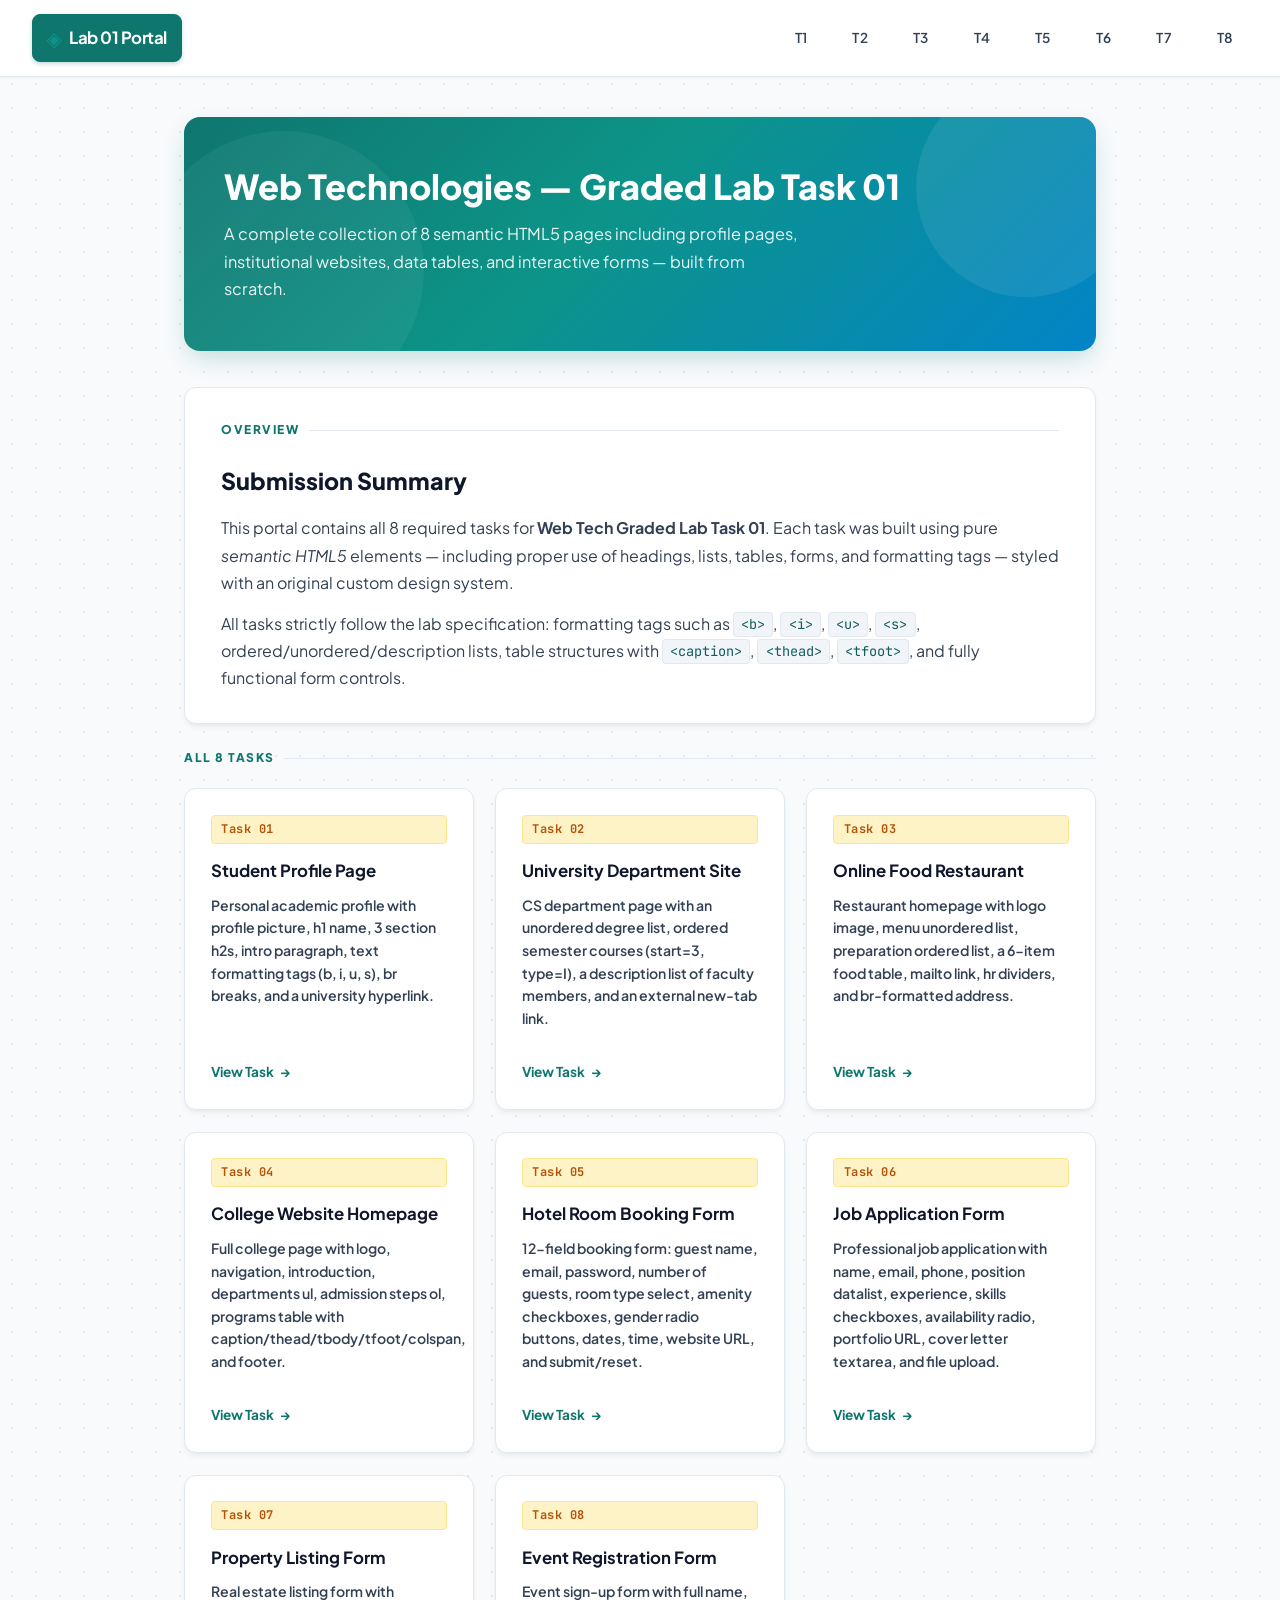
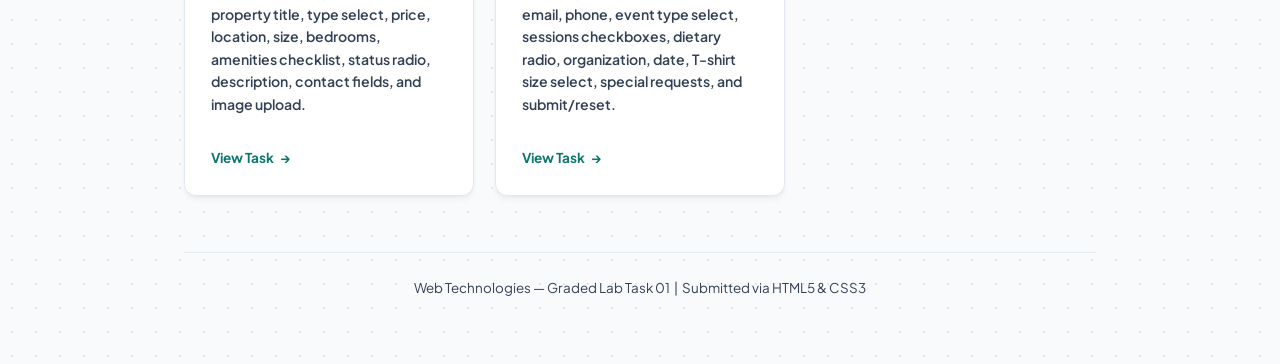
==== index.html @ 3a59047c "Complete Web Tech Lab 01 (Tasks 1 to 8) with modern responsive design" ====
<!DOCTYPE html>
<html lang="en">
<head>
  <meta charset="UTF-8">
  <meta name="viewport" content="width=device-width, initial-scale=1.0">
  <title>Web Tech Lab 01 — Task Dashboard</title>
  <meta name="description" content="Web Technologies Graded Lab Task 01 submission dashboard — 8 HTML tasks by a CS student.">
  <link rel="stylesheet" href="styles.css">
</head>
<body>

  <!-- Top Navigation -->
  <nav class="topnav">
    <a href="index.html" class="brand active">Lab 01 Portal</a>
    <a href="task1_student_profile.html">T1</a>
    <a href="task2_department_website.html">T2</a>
    <a href="task3_restaurant_website.html">T3</a>
    <a href="task4_college_website.html">T4</a>
    <a href="task5_hotel_booking.html">T5</a>
    <a href="task6_job_application.html">T6</a>
    <a href="task7_property_listing.html">T7</a>
    <a href="task8_event_registration.html">T8</a>
  </nav>

  <div class="page-wrap">

    <!-- Hero -->
    <div class="hero">
      <h1>Web Technologies — Graded Lab Task 01</h1>
      <p>A complete collection of 8 semantic HTML5 pages including profile pages, institutional websites, data tables, and interactive forms — built from scratch.</p>
    </div>

    <!-- Overview -->
    <div class="content-card">
      <p class="section-label">Overview</p>
      <h2>Submission Summary</h2>
      <p>
        This portal contains all 8 required tasks for <b>Web Tech Graded Lab Task 01</b>. Each task was built using pure <i>semantic HTML5</i> elements — including proper use of headings, lists, tables, forms, and formatting tags — styled with an original custom design system.
      </p>
      <p>
        All tasks strictly follow the lab specification: formatting tags such as <code>&lt;b&gt;</code>, <code>&lt;i&gt;</code>, <code>&lt;u&gt;</code>, <code>&lt;s&gt;</code>, ordered/unordered/description lists, table structures with <code>&lt;caption&gt;</code>, <code>&lt;thead&gt;</code>, <code>&lt;tfoot&gt;</code>, and fully functional form controls.
      </p>
    </div>

    <!-- Tasks Grid -->
    <p class="section-label">All 8 Tasks</p>
    <div class="tasks-grid">

      <a href="task1_student_profile.html" class="task-card" id="card-task1">
        <span class="task-num">Task 01</span>
        <h3>Student Profile Page</h3>
        <p>Personal academic profile with profile picture, h1 name, 3 section h2s, intro paragraph, text formatting tags (b, i, u, s), br breaks, and a university hyperlink.</p>
        <span class="open-link">View Task</span>
      </a>

      <a href="task2_department_website.html" class="task-card" id="card-task2">
        <span class="task-num">Task 02</span>
        <h3>University Department Site</h3>
        <p>CS department page with an unordered degree list, ordered semester courses (start=3, type=I), a description list of faculty members, and an external new-tab link.</p>
        <span class="open-link">View Task</span>
      </a>

      <a href="task3_restaurant_website.html" class="task-card" id="card-task3">
        <span class="task-num">Task 03</span>
        <h3>Online Food Restaurant</h3>
        <p>Restaurant homepage with logo image, menu unordered list, preparation ordered list, a 6-item food table, mailto link, hr dividers, and br-formatted address.</p>
        <span class="open-link">View Task</span>
      </a>

      <a href="task4_college_website.html" class="task-card" id="card-task4">
        <span class="task-num">Task 04</span>
        <h3>College Website Homepage</h3>
        <p>Full college page with logo, navigation, introduction, departments ul, admission steps ol, programs table with caption/thead/tbody/tfoot/colspan, and footer.</p>
        <span class="open-link">View Task</span>
      </a>

      <a href="task5_hotel_booking.html" class="task-card" id="card-task5">
        <span class="task-num">Task 05</span>
        <h3>Hotel Room Booking Form</h3>
        <p>12-field booking form: guest name, email, password, number of guests, room type select, amenity checkboxes, gender radio buttons, dates, time, website URL, and submit/reset.</p>
        <span class="open-link">View Task</span>
      </a>

      <a href="task6_job_application.html" class="task-card" id="card-task6">
        <span class="task-num">Task 06</span>
        <h3>Job Application Form</h3>
        <p>Professional job application with name, email, phone, position datalist, experience, skills checkboxes, availability radio, portfolio URL, cover letter textarea, and file upload.</p>
        <span class="open-link">View Task</span>
      </a>

      <a href="task7_property_listing.html" class="task-card" id="card-task7">
        <span class="task-num">Task 07</span>
        <h3>Property Listing Form</h3>
        <p>Real estate listing form with property title, type select, price, location, size, bedrooms, amenities checklist, status radio, description, contact fields, and image upload.</p>
        <span class="open-link">View Task</span>
      </a>

      <a href="task8_event_registration.html" class="task-card" id="card-task8">
        <span class="task-num">Task 08</span>
        <h3>Event Registration Form</h3>
        <p>Event sign-up form with full name, email, phone, event type select, sessions checkboxes, dietary radio, organization, date, T-shirt size select, special requests, and submit/reset.</p>
        <span class="open-link">View Task</span>
      </a>

    </div><!-- /tasks-grid -->

    <footer class="site-footer">
      <p>Web Technologies — Graded Lab Task 01 &nbsp;|&nbsp; Submitted via HTML5 &amp; CSS3</p>
    </footer>

  </div><!-- /page-wrap -->

</body>
</html>
---- styles.css ----
/* ================================================
   WEB TECH LAB 01 — Global Stylesheet
   Theme: Modern Crisp White & Slate Design System
   ================================================ */

@import url('https://fonts.googleapis.com/css2?family=Plus+Jakarta+Sans:wght@300;400;500;600;700;800&family=JetBrains+Mono:wght@400;600&display=swap');

/* ---- Design Tokens ---- */
:root {
  --bg-main:         #f8fafc;
  --bg-card:         #ffffff;
  --bg-surface:      #f8fafc;
  --bg-surface2:     #f1f5f9;

  --teal-400:        #14b8a6;
  --teal-500:        #0d9488;
  --teal-600:        #0f766e;
  --teal-700:        #115e59;
  
  --amber-400:       #f59e0b;
  --amber-500:       #d97706;
  --amber-600:       #b45309;
  
  --rose-400:        #f43f5e;
  --rose-500:        #e11d48;

  --text-primary:    #0f172a;  /* deep slate 900 */
  --text-secondary:  #334155;  /* slate 700 */
  --text-muted:      #64748b;  /* slate 500 */

  --border:          #e2e8f0;
  --border-bright:   #cbd5e1;

  --radius-sm:       8px;
  --radius-md:       12px;
  --radius-lg:       16px;

  --shadow-sm:       0 1px 2px 0 rgba(0, 0, 0, 0.05);
  --shadow-card:     0 4px 6px -1px rgba(0, 0, 0, 0.05), 0 2px 4px -2px rgba(0, 0, 0, 0.05);
  --shadow-card-hover: 0 12px 20px -3px rgba(0, 0, 0, 0.08), 0 4px 6px -4px rgba(0, 0, 0, 0.04);
  --shadow-glow:     0 10px 25px -5px rgba(13, 148, 136, 0.2);

  --gradient-hero:   linear-gradient(135deg, #0f766e 0%, #0d9488 45%, #0284c7 100%);
  --gradient-badge:  linear-gradient(135deg, #fef3c7, #fde68a);
}

/* ---- Reset ---- */
*, *::before, *::after { box-sizing: border-box; margin: 0; padding: 0; }

body {
  font-family: 'Plus Jakarta Sans', system-ui, -apple-system, sans-serif;
  background-color: var(--bg-main);
  background-image: radial-gradient(#e2e8f0 1.2px, transparent 1.2px);
  background-size: 24px 24px;
  color: var(--text-primary);
  min-height: 100vh;
  line-height: 1.7;
}

/* ================================================
   TOP NAV BAR
   ================================================ */
.topnav {
  background: rgba(255, 255, 255, 0.92);
  border-bottom: 1px solid var(--border);
  box-shadow: 0 1px 3px 0 rgba(0, 0, 0, 0.04);
  padding: 0.85rem 2rem;
  display: flex;
  align-items: center;
  flex-wrap: wrap;
  gap: 0.5rem 1rem;
  position: sticky;
  top: 0;
  z-index: 100;
  backdrop-filter: blur(12px);
}

.topnav .brand {
  font-size: 1.05rem;
  font-weight: 800;
  color: var(--teal-600);
  text-decoration: none;
  letter-spacing: -0.5px;
  margin-right: auto;
  display: flex;
  align-items: center;
  gap: 0.5rem;
}

.topnav .brand::before {
  content: '◈';
  font-size: 1.25rem;
  color: var(--teal-500);
}

.topnav a {
  color: var(--text-secondary);
  text-decoration: none;
  font-size: 0.85rem;
  font-weight: 600;
  padding: 0.4rem 0.85rem;
  border-radius: var(--radius-sm);
  border: 1px solid transparent;
  transition: all 0.2s ease;
  letter-spacing: 0.2px;
}

.topnav a:hover {
  color: var(--teal-600);
  background: rgba(13, 148, 136, 0.08);
  border-color: rgba(13, 148, 136, 0.2);
}

.topnav a.active {
  color: #ffffff;
  background: var(--teal-600);
  border-color: var(--teal-600);
  font-weight: 700;
  box-shadow: 0 2px 4px rgba(15, 118, 110, 0.25);
}

/* ================================================
   PAGE WRAPPER
   ================================================ */
.page-wrap {
  max-width: 960px;
  margin: 0 auto;
  padding: 2.5rem 1.5rem 4rem;
}

/* ================================================
   HERO BANNER (index.html)
   ================================================ */
.hero {
  background: var(--gradient-hero);
  border-radius: var(--radius-lg);
  padding: 3rem 2.5rem;
  margin-bottom: 2.25rem;
  position: relative;
  overflow: hidden;
  box-shadow: 0 10px 25px -5px rgba(15, 118, 110, 0.25);
}

.hero::before {
  content: '';
  position: absolute;
  top: -40px; right: -40px;
  width: 220px; height: 220px;
  border-radius: 50%;
  background: rgba(255, 255, 255, 0.08);
}

.hero::after {
  content: '';
  position: absolute;
  bottom: -60px; left: -40px;
  width: 280px; height: 280px;
  border-radius: 50%;
  background: rgba(255, 255, 255, 0.05);
}

.hero h1 {
  font-size: 2.15rem;
  font-weight: 800;
  color: #ffffff;
  line-height: 1.25;
  margin-bottom: 0.75rem;
  position: relative;
  z-index: 1;
}

.hero p {
  color: rgba(255, 255, 255, 0.92);
  font-size: 1.02rem;
  max-width: 580px;
  position: relative;
  z-index: 1;
}

/* ================================================
   SECTION HEADINGS & LABELS
   ================================================ */
.section-label {
  display: flex;
  align-items: center;
  gap: 0.6rem;
  font-size: 0.75rem;
  font-weight: 800;
  text-transform: uppercase;
  letter-spacing: 1.5px;
  color: var(--teal-600);
  margin-bottom: 1.25rem;
}

.section-label::after {
  content: '';
  flex: 1;
  height: 1px;
  background: var(--border);
}

h2 {
  font-size: 1.45rem;
  font-weight: 800;
  color: var(--text-primary);
  margin-bottom: 0.9rem;
}

h3 {
  font-size: 1.12rem;
  font-weight: 700;
  color: var(--text-primary);
  margin-bottom: 0.5rem;
}

/* ================================================
   TASK CARDS GRID (index.html)
   ================================================ */
.tasks-grid {
  display: grid;
  grid-template-columns: repeat(auto-fill, minmax(270px, 1fr));
  gap: 1.35rem;
  margin-bottom: 2.5rem;
}

.task-card {
  display: flex;
  flex-direction: column;
  background: var(--bg-card);
  border: 1px solid var(--border);
  border-radius: var(--radius-md);
  text-decoration: none;
  padding: 1.6rem;
  transition: all 0.25s cubic-bezier(0.16, 1, 0.3, 1);
  position: relative;
  overflow: hidden;
  box-shadow: var(--shadow-card);
}

.task-card::before {
  content: '';
  position: absolute;
  top: 0; left: 0; right: 0;
  height: 4px;
  background: var(--gradient-hero);
  opacity: 0;
  transition: opacity 0.22s ease;
}

.task-card:hover {
  border-color: var(--teal-500);
  box-shadow: var(--shadow-card-hover);
  transform: translateY(-3px);
}

.task-card:hover::before { opacity: 1; }

.task-num {
  font-family: 'JetBrains Mono', monospace;
  font-size: 0.75rem;
  font-weight: 700;
  color: var(--amber-600);
  background: #fef3c7;
  border: 1px solid #fde68a;
  border-radius: 4px;
  padding: 0.2rem 0.6rem;
  display: inline-block;
  margin-bottom: 0.85rem;
  letter-spacing: 0.5px;
}

.task-card h3 {
  color: var(--text-primary);
  font-size: 1.05rem;
  margin-bottom: 0.5rem;
}

.task-card p {
  color: var(--text-secondary);
  font-size: 0.88rem;
  line-height: 1.6;
  flex: 1;
}

.task-card .open-link {
  display: inline-flex;
  align-items: center;
  gap: 0.4rem;
  margin-top: 1.1rem;
  font-size: 0.85rem;
  font-weight: 700;
  color: var(--teal-600);
}

.task-card .open-link::after { content: ' →'; }

/* ================================================
   CONTENT CARD (general purpose)
   ================================================ */
.content-card {
  background: var(--bg-card);
  border: 1px solid var(--border);
  border-radius: var(--radius-md);
  padding: 2rem 2.25rem;
  margin-bottom: 1.5rem;
  box-shadow: var(--shadow-card);
}

.content-card + .content-card { margin-top: 0; }

/* ================================================
   PAGE HEADER (task pages)
   ================================================ */
.page-header {
  background: var(--bg-card);
  border: 1px solid var(--border);
  border-radius: var(--radius-lg);
  padding: 2rem 2.25rem 1.75rem;
  margin-bottom: 2rem;
  position: relative;
  overflow: hidden;
  box-shadow: var(--shadow-card);
}

.page-header::after {
  content: '';
  position: absolute;
  bottom: 0; left: 0; right: 0;
  height: 4px;
  background: var(--gradient-hero);
}

.page-header .task-badge {
  font-family: 'JetBrains Mono', monospace;
  font-size: 0.75rem;
  font-weight: 700;
  text-transform: uppercase;
  letter-spacing: 1.5px;
  color: var(--amber-600);
  background: #fef3c7;
  border: 1px solid #fde68a;
  border-radius: 4px;
  padding: 0.25rem 0.75rem;
  display: inline-block;
  margin-bottom: 0.85rem;
}

.page-header h1 {
  font-size: 1.9rem;
  font-weight: 800;
  color: var(--text-primary);
  margin-bottom: 0.4rem;
}

.page-header p {
  color: var(--text-secondary);
  font-size: 0.95rem;
}

/* ================================================
   PROFILE BLOCK (task 1)
   ================================================ */
.profile-block {
  display: flex;
  align-items: flex-start;
  gap: 1.75rem;
  flex-wrap: wrap;
}

.profile-block img {
  width: 160px;
  height: 160px;
  object-fit: cover;
  border-radius: var(--radius-md);
  border: 3px solid var(--teal-500);
  box-shadow: var(--shadow-glow);
  flex-shrink: 0;
}

/* ================================================
   TYPOGRAPHY UTILITIES
   ================================================ */
p { color: var(--text-secondary); margin-bottom: 0.85rem; }
p:last-child { margin-bottom: 0; }

ul, ol { padding-left: 1.6rem; color: var(--text-secondary); }
li { margin-bottom: 0.4rem; }

dl { color: var(--text-secondary); }
dt {
  font-weight: 700;
  color: var(--teal-700);
  margin-top: 0.85rem;
}
dd { margin-left: 1.25rem; color: var(--text-secondary); }

code {
  font-family: 'JetBrains Mono', monospace;
  font-size: 0.85em;
  background: var(--bg-surface2);
  color: var(--teal-700);
  padding: 0.15rem 0.45rem;
  border-radius: 4px;
  border: 1px solid var(--border);
}

/* ================================================
   DIVIDERS
   ================================================ */
hr {
  border: none;
  border-top: 1px solid var(--border);
  margin: 1.75rem 0;
}

/* ================================================
   TABLES
   ================================================ */
.table-wrap { 
  overflow-x: auto; 
  border-radius: var(--radius-sm); 
  border: 1px solid var(--border);
  background: var(--bg-card);
  margin: 1rem 0;
}

table {
  width: 100%;
  border-collapse: collapse;
  font-size: 0.92rem;
  color: var(--text-secondary);
}

caption {
  caption-side: top;
  text-align: left;
  font-weight: 800;
  font-size: 0.85rem;
  text-transform: uppercase;
  letter-spacing: 1px;
  color: var(--teal-700);
  padding: 0.85rem 1rem;
  background: #f8fafc;
  border-bottom: 1px solid var(--border);
}

thead th {
  background: #f1f5f9;
  color: var(--text-primary);
  font-weight: 700;
  padding: 0.8rem 1rem;
  text-align: left;
  border-bottom: 2px solid var(--teal-600);
  font-size: 0.84rem;
  text-transform: uppercase;
  letter-spacing: 0.5px;
}

tbody tr { border-bottom: 1px solid var(--border); }
tbody tr:nth-child(even) { background: #f8fafc; }
tbody tr:hover { background: #f1f5f9; }
tbody td { padding: 0.8rem 1rem; }

tfoot td {
  padding: 0.8rem 1rem;
  background: #f8fafc;
  font-weight: 700;
  color: var(--teal-700);
  border-top: 2px solid var(--border-bright);
  font-size: 0.88rem;
}

/* ================================================
   FORMS
   ================================================ */
.form-grid {
  display: grid;
  grid-template-columns: repeat(auto-fill, minmax(290px, 1fr));
  gap: 1.35rem;
}

.form-group {
  display: flex;
  flex-direction: column;
  gap: 0.45rem;
}

.form-group.full { grid-column: 1 / -1; }

label {
  font-size: 0.86rem;
  font-weight: 700;
  color: var(--text-primary);
  letter-spacing: 0.2px;
}

label .required { color: var(--rose-500); margin-left: 2px; }

input[type="text"],
input[type="email"],
input[type="password"],
input[type="number"],
input[type="date"],
input[type="time"],
input[type="url"],
input[type="tel"],
textarea,
select {
  background: #ffffff;
  border: 1px solid var(--border-bright);
  border-radius: var(--radius-sm);
  color: var(--text-primary);
  padding: 0.7rem 0.95rem;
  font-family: 'Plus Jakarta Sans', system-ui, sans-serif;
  font-size: 0.92rem;
  box-shadow: 0 1px 2px 0 rgba(0, 0, 0, 0.03);
  transition: border-color 0.18s ease, box-shadow 0.18s ease;
  width: 100%;
}

input:focus, textarea:focus, select:focus {
  outline: none;
  border-color: var(--teal-500);
  box-shadow: 0 0 0 3.5px rgba(13, 148, 136, 0.15);
}

input::placeholder, textarea::placeholder {
  color: #94a3b8;
}

select option { background: #ffffff; color: var(--text-primary); }
textarea { resize: vertical; min-height: 110px; }

/* Checkboxes & Radios */
.check-group, .radio-group {
  display: flex;
  flex-wrap: wrap;
  gap: 0.85rem 1.6rem;
  align-items: center;
  background: #f8fafc;
  border: 1px solid var(--border);
  border-radius: var(--radius-sm);
  padding: 0.85rem 1rem;
}

.check-group label, .radio-group label {
  display: flex;
  align-items: center;
  gap: 0.5rem;
  font-weight: 500;
  font-size: 0.9rem;
  cursor: pointer;
  color: var(--text-secondary);
}

input[type="checkbox"], input[type="radio"] {
  width: 18px;
  height: 18px;
  accent-color: var(--teal-600);
  cursor: pointer;
}

/* File Upload */
input[type="file"] {
  background: #f8fafc;
  border: 1px dashed var(--border-bright);
  border-radius: var(--radius-sm);
  padding: 0.8rem 1rem;
  font-size: 0.88rem;
  color: var(--text-secondary);
  cursor: pointer;
}

/* Buttons */
.btn-row {
  display: flex;
  gap: 1rem;
  flex-wrap: wrap;
  margin-top: 0.75rem;
}

button[type="submit"], input[type="submit"] {
  background: var(--teal-600);
  color: #ffffff;
  font-family: 'Plus Jakarta Sans', system-ui, sans-serif;
  font-size: 0.92rem;
  font-weight: 700;
  padding: 0.75rem 2.2rem;
  border: none;
  border-radius: var(--radius-sm);
  cursor: pointer;
  letter-spacing: 0.3px;
  box-shadow: 0 2px 4px rgba(15, 118, 110, 0.2);
  transition: all 0.18s ease;
}

button[type="submit"]:hover { 
  background: var(--teal-700); 
  transform: translateY(-1px);
  box-shadow: 0 4px 6px -1px rgba(15, 118, 110, 0.3);
}

button[type="reset"], input[type="reset"] {
  background: #ffffff;
  color: var(--text-secondary);
  font-family: 'Plus Jakarta Sans', system-ui, sans-serif;
  font-size: 0.92rem;
  font-weight: 600;
  padding: 0.75rem 1.85rem;
  border: 1px solid var(--border-bright);
  border-radius: var(--radius-sm);
  cursor: pointer;
  transition: all 0.18s ease;
}

button[type="reset"]:hover { 
  border-color: var(--rose-400); 
  color: var(--rose-500); 
  background: #fff1f2;
}

/* ================================================
   LINKS
   ================================================ */
a { 
  color: var(--teal-600); 
  font-weight: 600;
}

a:hover { 
  color: var(--teal-700); 
}

/* ================================================
   INFO BANNER
   ================================================ */
.info-banner {
  background: #f0fdfa;
  border: 1px solid #ccfbf1;
  border-radius: var(--radius-sm);
  padding: 1rem 1.25rem;
  color: var(--teal-700);
  font-size: 0.9rem;
  margin-bottom: 1.25rem;
}

/* ================================================
   ADDRESS
   ================================================ */
address {
  font-style: normal;
  color: var(--text-secondary);
  line-height: 1.8;
  background: #f8fafc;
  border-left: 3px solid var(--teal-600);
  padding: 1rem 1.25rem;
  border-radius: 0 var(--radius-sm) var(--radius-sm) 0;
}

/* ================================================
   FOOTER
   ================================================ */
.site-footer {
  text-align: center;
  font-size: 0.84rem;
  color: var(--text-muted);
  margin-top: 3.5rem;
  padding-top: 1.5rem;
  border-top: 1px solid var(--border);
}

/* ================================================
   RESPONSIVE
   ================================================ */
@media (max-width: 640px) {
  .hero h1 { font-size: 1.6rem; }
  .form-grid { grid-template-columns: 1fr; }
  .tasks-grid { grid-template-columns: 1fr; }
  .profile-block { flex-direction: column; }
  .topnav { padding: 0.75rem 1rem; }
  .page-wrap { padding: 1.5rem 1rem 3rem; }
  .content-card { padding: 1.5rem 1.25rem; }
  .page-header { padding: 1.5rem 1.25rem; }
}
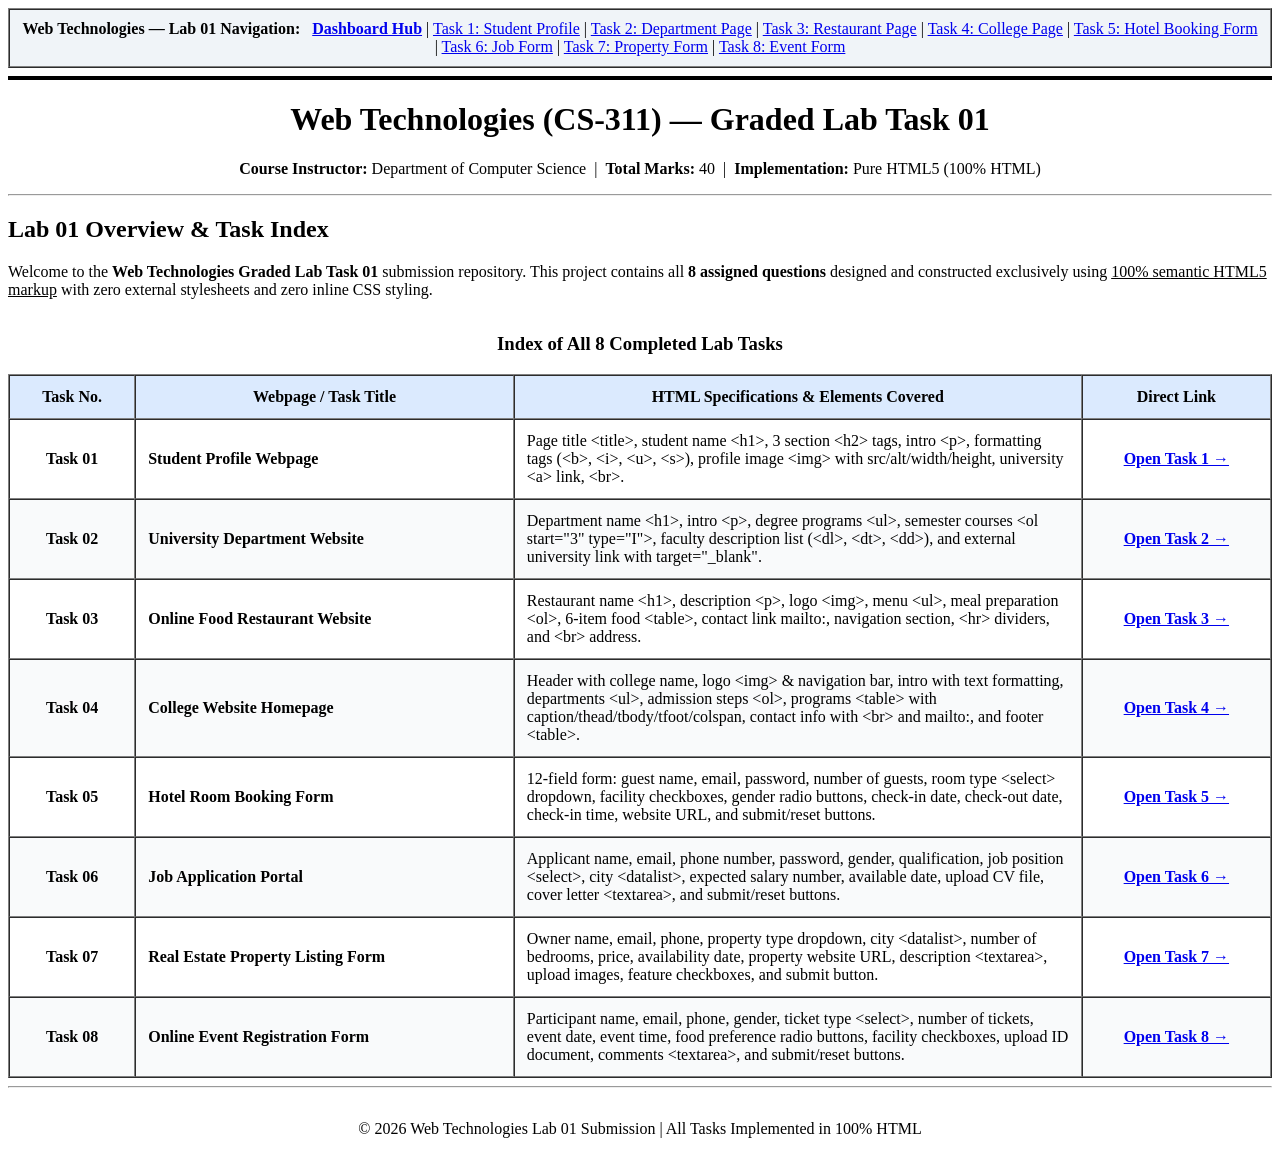
==== commit defc2e8e: "Convert entire Lab 01 project to 100% pure semantic HTML (removed all CSS)" ====
--- a/index.html
+++ b/index.html
@@ -1,114 +1,118 @@
 <!DOCTYPE html>
 <html lang="en">
 <head>
-  <meta charset="UTF-8">
-  <meta name="viewport" content="width=device-width, initial-scale=1.0">
-  <title>Web Tech Lab 01 — Task Dashboard</title>
-  <meta name="description" content="Web Technologies Graded Lab Task 01 submission dashboard — 8 HTML tasks by a CS student.">
-  <link rel="stylesheet" href="styles.css">
+    <meta charset="UTF-8">
+    <title>Web Technologies - Lab 01 Tasks Dashboard</title>
 </head>
 <body>
 
-  <!-- Top Navigation -->
-  <nav class="topnav">
-    <a href="index.html" class="brand active">Lab 01 Portal</a>
-    <a href="task1_student_profile.html">T1</a>
-    <a href="task2_department_website.html">T2</a>
-    <a href="task3_restaurant_website.html">T3</a>
-    <a href="task4_college_website.html">T4</a>
-    <a href="task5_hotel_booking.html">T5</a>
-    <a href="task6_job_application.html">T6</a>
-    <a href="task7_property_listing.html">T7</a>
-    <a href="task8_event_registration.html">T8</a>
-  </nav>
+    <!-- Main Navigation Bar -->
+    <table width="100%" border="1" cellpadding="10" cellspacing="0" bgcolor="#f0f4f8">
+        <tr>
+            <td align="center">
+                <b>Web Technologies — Lab 01 Navigation:</b> &nbsp;
+                <a href="index.html"><b>Dashboard Hub</b></a> |
+                <a href="task1_student_profile.html">Task 1: Student Profile</a> |
+                <a href="task2_department_website.html">Task 2: Department Page</a> |
+                <a href="task3_restaurant_website.html">Task 3: Restaurant Page</a> |
+                <a href="task4_college_website.html">Task 4: College Page</a> |
+                <a href="task5_hotel_booking.html">Task 5: Hotel Booking Form</a> |
+                <a href="task6_job_application.html">Task 6: Job Form</a> |
+                <a href="task7_property_listing.html">Task 7: Property Form</a> |
+                <a href="task8_event_registration.html">Task 8: Event Form</a>
+            </td>
+        </tr>
+    </table>
 
-  <div class="page-wrap">
+    <hr size="4" color="#000000">
 
-    <!-- Hero -->
-    <div class="hero">
-      <h1>Web Technologies — Graded Lab Task 01</h1>
-      <p>A complete collection of 8 semantic HTML5 pages including profile pages, institutional websites, data tables, and interactive forms — built from scratch.</p>
-    </div>
+    <!-- Header Section -->
+    <center>
+        <h1>Web Technologies (CS-311) &mdash; Graded Lab Task 01</h1>
+        <p><b>Course Instructor:</b> Department of Computer Science &nbsp;|&nbsp; <b>Total Marks:</b> 40 &nbsp;|&nbsp; <b>Implementation:</b> Pure HTML5 (100% HTML)</p>
+    </center>
 
-    <!-- Overview -->
-    <div class="content-card">
-      <p class="section-label">Overview</p>
-      <h2>Submission Summary</h2>
-      <p>
-        This portal contains all 8 required tasks for <b>Web Tech Graded Lab Task 01</b>. Each task was built using pure <i>semantic HTML5</i> elements — including proper use of headings, lists, tables, forms, and formatting tags — styled with an original custom design system.
-      </p>
-      <p>
-        All tasks strictly follow the lab specification: formatting tags such as <code>&lt;b&gt;</code>, <code>&lt;i&gt;</code>, <code>&lt;u&gt;</code>, <code>&lt;s&gt;</code>, ordered/unordered/description lists, table structures with <code>&lt;caption&gt;</code>, <code>&lt;thead&gt;</code>, <code>&lt;tfoot&gt;</code>, and fully functional form controls.
-      </p>
-    </div>
+    <hr>
 
-    <!-- Tasks Grid -->
-    <p class="section-label">All 8 Tasks</p>
-    <div class="tasks-grid">
+    <!-- Lab Overview Section -->
+    <h2>Lab 01 Overview &amp; Task Index</h2>
+    <p>
+        Welcome to the <b>Web Technologies Graded Lab Task 01</b> submission repository. This project contains all <b>8 assigned questions</b> designed and constructed exclusively using <u>100% semantic HTML5 markup</u> with zero external stylesheets and zero inline CSS styling.
+    </p>
 
-      <a href="task1_student_profile.html" class="task-card" id="card-task1">
-        <span class="task-num">Task 01</span>
-        <h3>Student Profile Page</h3>
-        <p>Personal academic profile with profile picture, h1 name, 3 section h2s, intro paragraph, text formatting tags (b, i, u, s), br breaks, and a university hyperlink.</p>
-        <span class="open-link">View Task</span>
-      </a>
+    <!-- Tasks Index Table -->
+    <table width="100%" border="1" cellpadding="12" cellspacing="0">
+        <caption align="top"><h3>Index of All 8 Completed Lab Tasks</h3></caption>
+        <thead>
+            <tr bgcolor="#dbeafe">
+                <th width="10%">Task No.</th>
+                <th width="30%">Webpage / Task Title</th>
+                <th width="45%">HTML Specifications &amp; Elements Covered</th>
+                <th width="15%">Direct Link</th>
+            </tr>
+        </thead>
+        <tbody>
+            <tr>
+                <td align="center"><b>Task 01</b></td>
+                <td><b>Student Profile Webpage</b></td>
+                <td>Page title &lt;title&gt;, student name &lt;h1&gt;, 3 section &lt;h2&gt; tags, intro &lt;p&gt;, formatting tags (&lt;b&gt;, &lt;i&gt;, &lt;u&gt;, &lt;s&gt;), profile image &lt;img&gt; with src/alt/width/height, university &lt;a&gt; link, &lt;br&gt;.</td>
+                <td align="center"><a href="task1_student_profile.html"><b>Open Task 1 &rarr;</b></a></td>
+            </tr>
+            <tr bgcolor="#f9fafb">
+                <td align="center"><b>Task 02</b></td>
+                <td><b>University Department Website</b></td>
+                <td>Department name &lt;h1&gt;, intro &lt;p&gt;, degree programs &lt;ul&gt;, semester courses &lt;ol start="3" type="I"&gt;, faculty description list (&lt;dl&gt;, &lt;dt&gt;, &lt;dd&gt;), and external university link with target="_blank".</td>
+                <td align="center"><a href="task2_department_website.html"><b>Open Task 2 &rarr;</b></a></td>
+            </tr>
+            <tr>
+                <td align="center"><b>Task 03</b></td>
+                <td><b>Online Food Restaurant Website</b></td>
+                <td>Restaurant name &lt;h1&gt;, description &lt;p&gt;, logo &lt;img&gt;, menu &lt;ul&gt;, meal preparation &lt;ol&gt;, 6-item food &lt;table&gt;, contact link mailto:, navigation section, &lt;hr&gt; dividers, and &lt;br&gt; address.</td>
+                <td align="center"><a href="task3_restaurant_website.html"><b>Open Task 3 &rarr;</b></a></td>
+            </tr>
+            <tr bgcolor="#f9fafb">
+                <td align="center"><b>Task 04</b></td>
+                <td><b>College Website Homepage</b></td>
+                <td>Header with college name, logo &lt;img&gt; &amp; navigation bar, intro with text formatting, departments &lt;ul&gt;, admission steps &lt;ol&gt;, programs &lt;table&gt; with caption/thead/tbody/tfoot/colspan, contact info with &lt;br&gt; and mailto:, and footer &lt;table&gt;.</td>
+                <td align="center"><a href="task4_college_website.html"><b>Open Task 4 &rarr;</b></a></td>
+            </tr>
+            <tr>
+                <td align="center"><b>Task 05</b></td>
+                <td><b>Hotel Room Booking Form</b></td>
+                <td>12-field form: guest name, email, password, number of guests, room type &lt;select&gt; dropdown, facility checkboxes, gender radio buttons, check-in date, check-out date, check-in time, website URL, and submit/reset buttons.</td>
+                <td align="center"><a href="task5_hotel_booking.html"><b>Open Task 5 &rarr;</b></a></td>
+            </tr>
+            <tr bgcolor="#f9fafb">
+                <td align="center"><b>Task 06</b></td>
+                <td><b>Job Application Portal</b></td>
+                <td>Applicant name, email, phone number, password, gender, qualification, job position &lt;select&gt;, city &lt;datalist&gt;, expected salary number, available date, upload CV file, cover letter &lt;textarea&gt;, and submit/reset buttons.</td>
+                <td align="center"><a href="task6_job_application.html"><b>Open Task 6 &rarr;</b></a></td>
+            </tr>
+            <tr>
+                <td align="center"><b>Task 07</b></td>
+                <td><b>Real Estate Property Listing Form</b></td>
+                <td>Owner name, email, phone, property type dropdown, city &lt;datalist&gt;, number of bedrooms, price, availability date, property website URL, description &lt;textarea&gt;, upload images, feature checkboxes, and submit button.</td>
+                <td align="center"><a href="task7_property_listing.html"><b>Open Task 7 &rarr;</b></a></td>
+            </tr>
+            <tr bgcolor="#f9fafb">
+                <td align="center"><b>Task 08</b></td>
+                <td><b>Online Event Registration Form</b></td>
+                <td>Participant name, email, phone, gender, ticket type &lt;select&gt;, number of tickets, event date, event time, food preference radio buttons, facility checkboxes, upload ID document, comments &lt;textarea&gt;, and submit/reset buttons.</td>
+                <td align="center"><a href="task8_event_registration.html"><b>Open Task 8 &rarr;</b></a></td>
+            </tr>
+        </tbody>
+    </table>
 
-      <a href="task2_department_website.html" class="task-card" id="card-task2">
-        <span class="task-num">Task 02</span>
-        <h3>University Department Site</h3>
-        <p>CS department page with an unordered degree list, ordered semester courses (start=3, type=I), a description list of faculty members, and an external new-tab link.</p>
-        <span class="open-link">View Task</span>
-      </a>
+    <hr size="2">
 
-      <a href="task3_restaurant_website.html" class="task-card" id="card-task3">
-        <span class="task-num">Task 03</span>
-        <h3>Online Food Restaurant</h3>
-        <p>Restaurant homepage with logo image, menu unordered list, preparation ordered list, a 6-item food table, mailto link, hr dividers, and br-formatted address.</p>
-        <span class="open-link">View Task</span>
-      </a>
-
-      <a href="task4_college_website.html" class="task-card" id="card-task4">
-        <span class="task-num">Task 04</span>
-        <h3>College Website Homepage</h3>
-        <p>Full college page with logo, navigation, introduction, departments ul, admission steps ol, programs table with caption/thead/tbody/tfoot/colspan, and footer.</p>
-        <span class="open-link">View Task</span>
-      </a>
-
-      <a href="task5_hotel_booking.html" class="task-card" id="card-task5">
-        <span class="task-num">Task 05</span>
-        <h3>Hotel Room Booking Form</h3>
-        <p>12-field booking form: guest name, email, password, number of guests, room type select, amenity checkboxes, gender radio buttons, dates, time, website URL, and submit/reset.</p>
-        <span class="open-link">View Task</span>
-      </a>
-
-      <a href="task6_job_application.html" class="task-card" id="card-task6">
-        <span class="task-num">Task 06</span>
-        <h3>Job Application Form</h3>
-        <p>Professional job application with name, email, phone, position datalist, experience, skills checkboxes, availability radio, portfolio URL, cover letter textarea, and file upload.</p>
-        <span class="open-link">View Task</span>
-      </a>
-
-      <a href="task7_property_listing.html" class="task-card" id="card-task7">
-        <span class="task-num">Task 07</span>
-        <h3>Property Listing Form</h3>
-        <p>Real estate listing form with property title, type select, price, location, size, bedrooms, amenities checklist, status radio, description, contact fields, and image upload.</p>
-        <span class="open-link">View Task</span>
-      </a>
-
-      <a href="task8_event_registration.html" class="task-card" id="card-task8">
-        <span class="task-num">Task 08</span>
-        <h3>Event Registration Form</h3>
-        <p>Event sign-up form with full name, email, phone, event type select, sessions checkboxes, dietary radio, organization, date, T-shirt size select, special requests, and submit/reset.</p>
-        <span class="open-link">View Task</span>
-      </a>
-
-    </div><!-- /tasks-grid -->
-
-    <footer class="site-footer">
-      <p>Web Technologies — Graded Lab Task 01 &nbsp;|&nbsp; Submitted via HTML5 &amp; CSS3</p>
-    </footer>
-
-  </div><!-- /page-wrap -->
+    <!-- Footer Table -->
+    <table width="100%" border="0" cellpadding="8" cellspacing="0">
+        <tr>
+            <td align="center">
+                <p>&copy; 2026 Web Technologies Lab 01 Submission | All Tasks Implemented in 100% HTML</p>
+            </td>
+        </tr>
+    </table>
 
 </body>
 </html>
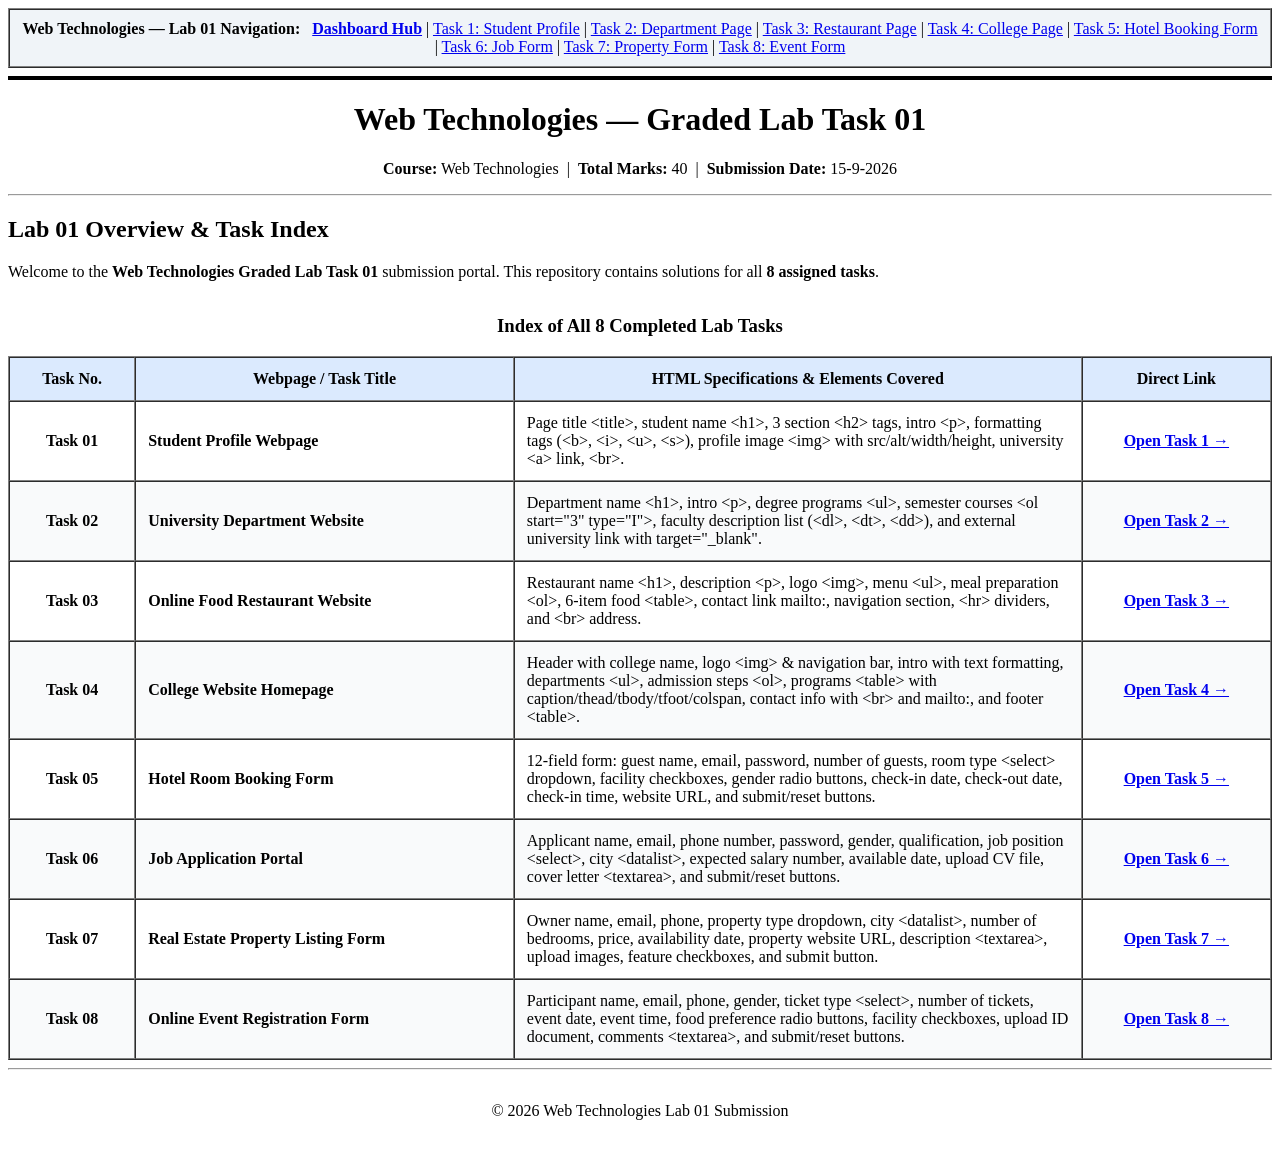
==== commit 941cafb1: "Update text in index.html to remove meta implementation notes" ====
--- a/index.html
+++ b/index.html
@@ -28,8 +28,8 @@
 
     <!-- Header Section -->
     <center>
-        <h1>Web Technologies (CS-311) &mdash; Graded Lab Task 01</h1>
-        <p><b>Course Instructor:</b> Department of Computer Science &nbsp;|&nbsp; <b>Total Marks:</b> 40 &nbsp;|&nbsp; <b>Implementation:</b> Pure HTML5 (100% HTML)</p>
+        <h1>Web Technologies &mdash; Graded Lab Task 01</h1>
+        <p><b>Course:</b> Web Technologies &nbsp;|&nbsp; <b>Total Marks:</b> 40 &nbsp;|&nbsp; <b>Submission Date:</b> 15-9-2026</p>
     </center>
 
     <hr>
@@ -37,7 +37,7 @@
     <!-- Lab Overview Section -->
     <h2>Lab 01 Overview &amp; Task Index</h2>
     <p>
-        Welcome to the <b>Web Technologies Graded Lab Task 01</b> submission repository. This project contains all <b>8 assigned questions</b> designed and constructed exclusively using <u>100% semantic HTML5 markup</u> with zero external stylesheets and zero inline CSS styling.
+        Welcome to the <b>Web Technologies Graded Lab Task 01</b> submission portal. This repository contains solutions for all <b>8 assigned tasks</b>.
     </p>
 
     <!-- Tasks Index Table -->
@@ -109,7 +109,7 @@
     <table width="100%" border="0" cellpadding="8" cellspacing="0">
         <tr>
             <td align="center">
-                <p>&copy; 2026 Web Technologies Lab 01 Submission | All Tasks Implemented in 100% HTML</p>
+                <p>&copy; 2026 Web Technologies Lab 01 Submission</p>
             </td>
         </tr>
     </table>
